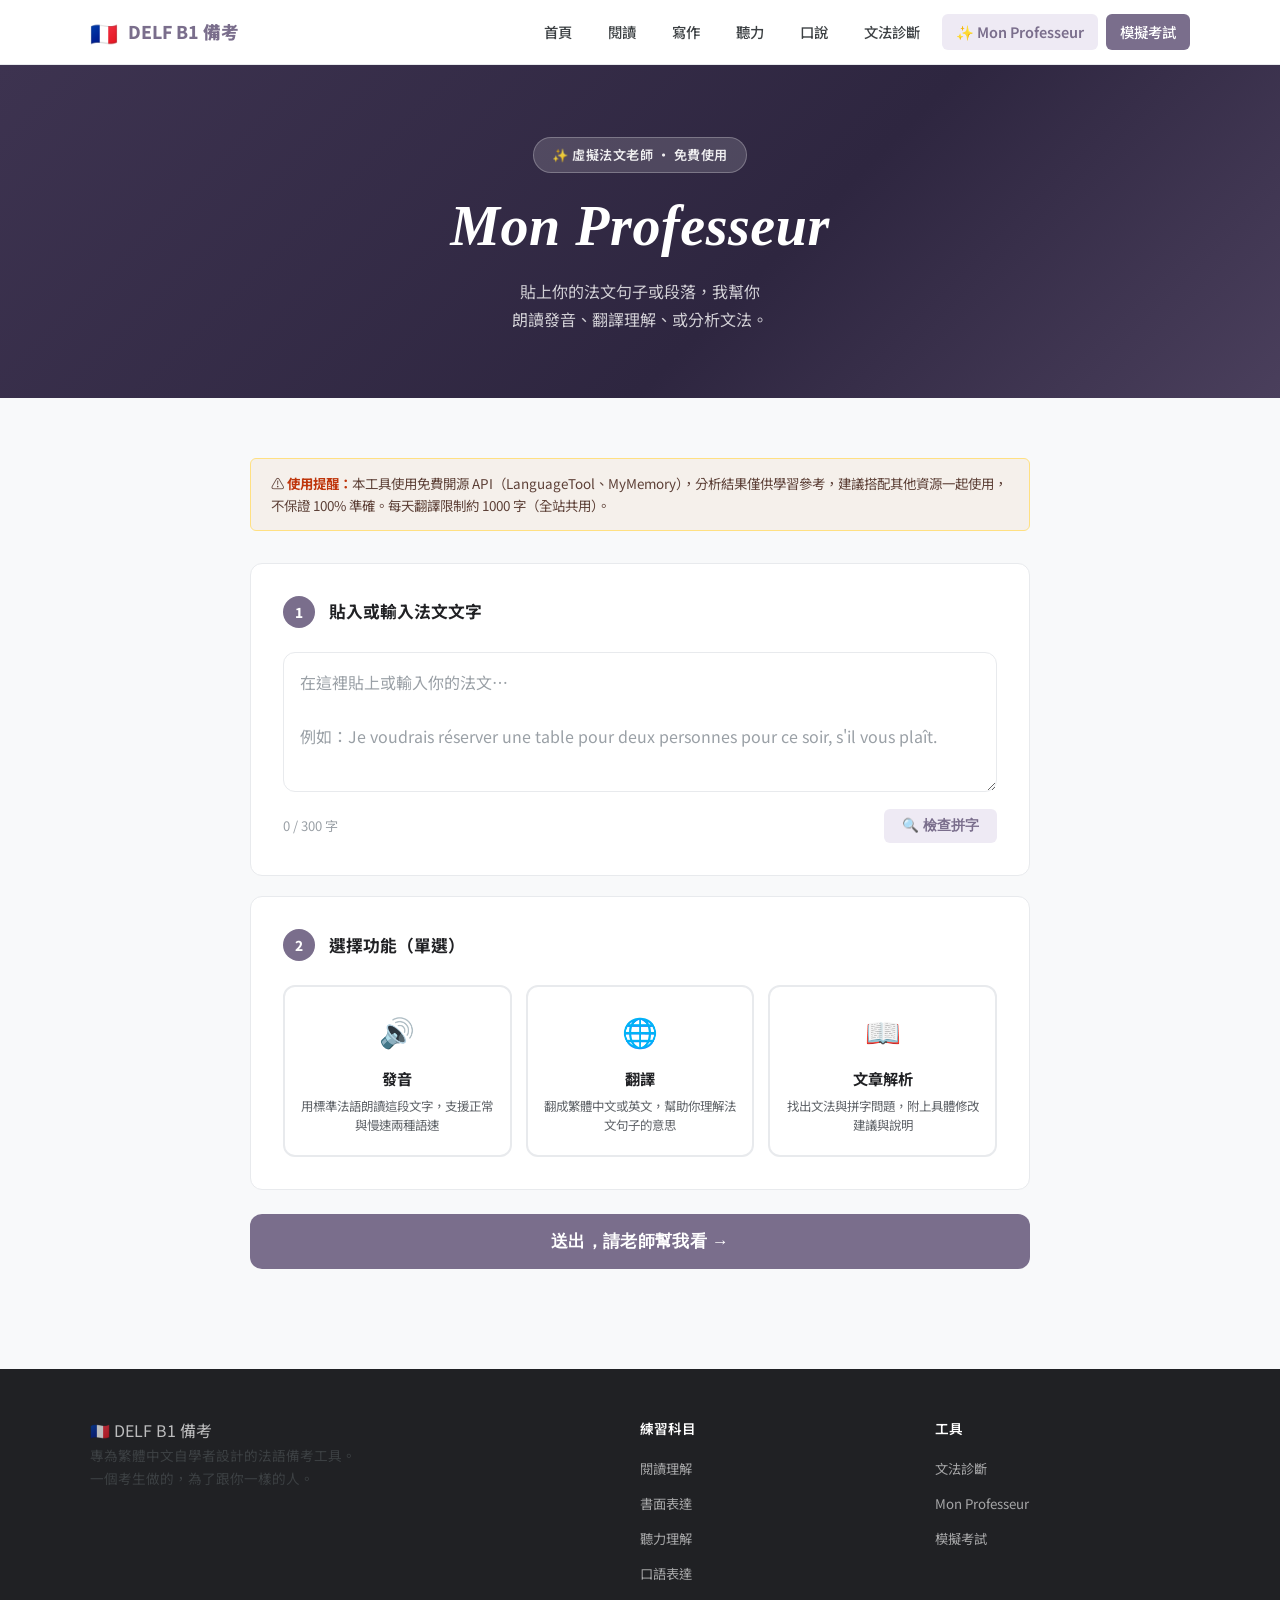
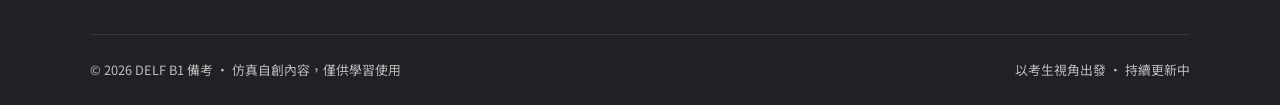
==== professeur.html @ 93b4f144 "Add files via upload" ====
<!DOCTYPE html>
<html lang="zh-TW">
<head>
  <meta charset="UTF-8" />
  <meta name="viewport" content="width=device-width, initial-scale=1.0" />
  <meta name="description" content="Mon Professeur — 你的免費法文虛擬老師。貼上法文文字，即時獲得發音、翻譯、文法解析與修改建議。" />
  <title>Mon Professeur · DELF B1 備考</title>
  <link rel="preconnect" href="https://fonts.googleapis.com" />
  <link rel="preconnect" href="https://fonts.gstatic.com" crossorigin />
  <link href="https://fonts.googleapis.com/css2?family=Noto+Sans+TC:wght@400;500;600;700;800&display=swap" rel="stylesheet" />
  <link rel="stylesheet" href="assets/css/style.css" />
  <link rel="stylesheet" href="assets/css/theme-lavender.css" />
  <style>
    /* ====== Mon Professeur 專用樣式 ====== */

    /* Hero */
    .prof-hero {
      background: linear-gradient(135deg, #3D3350 0%, #2E2640 60%, #4A3F5C 100%);
      padding: 72px 24px 64px;
      text-align: center;
      color: #fff;
    }
    .prof-badge {
      display: inline-block;
      background: rgba(255,255,255,0.15);
      border: 1px solid rgba(255,255,255,0.25);
      border-radius: 100px;
      padding: 6px 18px;
      font-size: 0.82rem;
      font-weight: 600;
      letter-spacing: 0.04em;
      margin-bottom: 20px;
      color: rgba(255,255,255,0.9);
    }
    .prof-hero h1 {
      font-family: Georgia, serif;
      font-size: clamp(2.2rem, 5vw, 3.5rem);
      color: #fff;
      margin-bottom: 16px;
      font-style: italic;
      letter-spacing: 0.01em;
    }
    .prof-hero p {
      color: rgba(255,255,255,0.78);
      font-size: 1rem;
      max-width: 500px;
      margin: 0 auto;
      line-height: 1.8;
    }

    /* Main layout */
    .prof-main {
      padding: 60px 24px 100px;
      background: var(--gray-50);
      min-height: 60vh;
    }
    .prof-inner {
      max-width: 780px;
      margin: 0 auto;
    }

    /* Step wrapper */
    .prof-step {
      background: var(--white);
      border: 1px solid var(--gray-200);
      border-radius: var(--radius-md);
      padding: 32px;
      margin-bottom: 20px;
    }
    .step-header {
      display: flex;
      align-items: center;
      gap: 14px;
      margin-bottom: 24px;
    }
    .step-num {
      width: 32px;
      height: 32px;
      border-radius: 50%;
      background: var(--blue);
      color: #fff;
      display: flex;
      align-items: center;
      justify-content: center;
      font-weight: 800;
      font-size: 0.85rem;
      flex-shrink: 0;
    }
    .step-header h3 {
      font-size: 1.05rem;
      font-weight: 700;
      margin: 0;
    }

    /* Textarea */
    .input-wrap {
      position: relative;
    }
    #frenchInput {
      width: 100%;
      min-height: 140px;
      padding: 16px;
      border: 1.5px solid var(--gray-200);
      border-radius: var(--radius-md);
      font-family: var(--font-main);
      font-size: 1rem;
      line-height: 1.7;
      color: var(--black);
      resize: vertical;
      transition: border-color var(--transition);
      background: var(--white);
    }
    #frenchInput:focus {
      outline: none;
      border-color: var(--blue);
    }
    #frenchInput::placeholder {
      color: var(--gray-400);
    }
    .input-footer {
      display: flex;
      justify-content: space-between;
      align-items: center;
      margin-top: 10px;
    }
    #charCount {
      font-size: 0.82rem;
      color: var(--gray-400);
    }
    #charCount.near-limit { color: var(--gold); }
    #charCount.at-limit   { color: var(--red); }
    .btn-spell {
      background: var(--blue-light);
      color: var(--blue);
      border: none;
      border-radius: var(--radius-sm);
      padding: 8px 18px;
      font-size: 0.85rem;
      font-weight: 600;
      cursor: pointer;
      transition: all var(--transition);
    }
    .btn-spell:hover { background: var(--blue); color: #fff; }
    .btn-spell:disabled { opacity: 0.5; cursor: not-allowed; }

    /* Spell results */
    .spell-results {
      margin-top: 16px;
      border-radius: var(--radius-sm);
      overflow: hidden;
    }
    .spell-ok {
      background: #EEF7EE;
      color: #2E7D32;
      padding: 12px 16px;
      border-radius: var(--radius-sm);
      font-size: 0.9rem;
      font-weight: 600;
    }
    .spell-warning-header {
      background: #FFF3E0;
      color: #E65100;
      padding: 10px 16px;
      font-size: 0.88rem;
      font-weight: 700;
      border-radius: var(--radius-sm) var(--radius-sm) 0 0;
    }
    .spell-item {
      background: #FFFBF5;
      border: 1px solid #FFE0B2;
      border-top: none;
      padding: 12px 16px;
      font-size: 0.88rem;
      line-height: 1.7;
    }
    .spell-item:last-of-type { border-radius: 0 0 var(--radius-sm) var(--radius-sm); }
    .spell-error { color: var(--red); font-weight: 700; }
    .spell-msg   { color: var(--gray-600); display: block; margin: 2px 0; }
    .spell-suggest { color: #2E7D32; font-weight: 600; display: block; }
    .spell-note {
      font-size: 0.8rem;
      color: var(--gray-400);
      margin-top: 8px;
      padding: 0 4px;
    }

    /* Function radio cards */
    .func-options {
      display: grid;
      grid-template-columns: repeat(3, 1fr);
      gap: 14px;
    }
    @media (max-width: 600px) {
      .func-options { grid-template-columns: 1fr; }
    }
    .func-option input[type="radio"] { display: none; }
    .func-card {
      border: 2px solid var(--gray-200);
      border-radius: var(--radius-md);
      padding: 20px 16px;
      cursor: pointer;
      transition: all var(--transition);
      text-align: center;
      user-select: none;
    }
    .func-card:hover {
      border-color: var(--blue);
      box-shadow: var(--shadow-sm);
    }
    .func-option input[type="radio"]:checked + .func-card {
      border-color: var(--blue);
      background: var(--blue-light);
    }
    .func-icon {
      font-size: 1.8rem;
      display: block;
      margin-bottom: 10px;
    }
    .func-card strong {
      display: block;
      font-size: 0.95rem;
      font-weight: 700;
      margin-bottom: 5px;
      color: var(--black);
    }
    .func-card p {
      font-size: 0.78rem;
      color: var(--gray-600);
      line-height: 1.5;
      margin: 0;
    }

    /* Translate language checkboxes */
    .translate-opts {
      margin-top: 18px;
      padding: 16px 20px;
      background: var(--blue-light);
      border-radius: var(--radius-sm);
      display: flex;
      gap: 24px;
      align-items: center;
      flex-wrap: wrap;
    }
    .translate-opts span {
      font-size: 0.88rem;
      font-weight: 600;
      color: var(--blue);
    }
    .translate-opts label {
      display: flex;
      align-items: center;
      gap: 8px;
      font-size: 0.9rem;
      font-weight: 500;
      cursor: pointer;
    }
    .translate-opts input[type="checkbox"] {
      width: 16px;
      height: 16px;
      accent-color: var(--blue);
    }

    /* Submit button */
    .btn-submit {
      width: 100%;
      padding: 16px;
      background: var(--blue);
      color: #fff;
      border: none;
      border-radius: var(--radius-md);
      font-size: 1.05rem;
      font-weight: 700;
      cursor: pointer;
      transition: all var(--transition);
      margin-top: 4px;
      letter-spacing: 0.02em;
    }
    .btn-submit:hover { background: var(--blue-mid); transform: translateY(-1px); box-shadow: var(--shadow-md); }
    .btn-submit:disabled { opacity: 0.5; cursor: not-allowed; transform: none; box-shadow: none; }

    /* Loading */
    .loading-state {
      text-align: center;
      padding: 40px;
      color: var(--gray-400);
      font-size: 0.95rem;
    }
    .loading-spinner {
      font-size: 2rem;
      animation: spin 1s linear infinite;
      display: block;
      margin-bottom: 12px;
    }
    @keyframes spin { from { transform: rotate(0deg); } to { transform: rotate(360deg); } }

    /* Results card */
    .result-card {
      background: var(--white);
      border: 1px solid var(--gray-200);
      border-radius: var(--radius-md);
      padding: 32px;
      margin-top: 20px;
    }
    .result-label {
      font-size: 0.78rem;
      font-weight: 700;
      letter-spacing: 0.08em;
      text-transform: uppercase;
      color: var(--blue);
      margin-bottom: 20px;
    }
    .result-original {
      background: var(--gray-50);
      border-left: 3px solid var(--blue);
      padding: 12px 16px;
      border-radius: 0 var(--radius-sm) var(--radius-sm) 0;
      font-size: 0.95rem;
      color: var(--gray-800);
      margin-bottom: 20px;
      line-height: 1.7;
    }

    /* Speak results */
    .speak-text {
      font-size: 1.1rem;
      color: var(--black);
      font-weight: 600;
      margin-bottom: 20px;
      padding: 16px;
      background: var(--blue-light);
      border-radius: var(--radius-sm);
      line-height: 1.7;
    }
    .speak-controls {
      display: flex;
      gap: 12px;
      flex-wrap: wrap;
      margin-bottom: 16px;
    }
    .speak-controls button {
      padding: 9px 20px;
      border: 1.5px solid var(--blue);
      border-radius: var(--radius-sm);
      background: var(--white);
      color: var(--blue);
      font-size: 0.88rem;
      font-weight: 600;
      cursor: pointer;
      transition: all var(--transition);
    }
    .speak-controls button:hover { background: var(--blue); color: #fff; }

    /* Translation results */
    .trans-block {
      border: 1px solid var(--gray-200);
      border-radius: var(--radius-sm);
      overflow: hidden;
      margin-bottom: 14px;
    }
    .trans-lang-header {
      background: var(--gray-50);
      padding: 8px 16px;
      font-size: 0.82rem;
      font-weight: 700;
      color: var(--gray-600);
      border-bottom: 1px solid var(--gray-200);
    }
    .trans-content {
      padding: 14px 16px;
      font-size: 1rem;
      color: var(--black);
      line-height: 1.75;
    }

    /* Analysis results */
    .stats-row {
      display: grid;
      grid-template-columns: repeat(4, 1fr);
      gap: 12px;
      margin-bottom: 28px;
    }
    @media (max-width: 500px) { .stats-row { grid-template-columns: repeat(2, 1fr); } }
    .stat-item {
      text-align: center;
      background: var(--gray-50);
      border-radius: var(--radius-sm);
      padding: 16px 8px;
    }
    .stat-num {
      display: block;
      font-size: 1.8rem;
      font-weight: 800;
      color: var(--blue);
      line-height: 1;
      margin-bottom: 6px;
    }
    .stat-label {
      font-size: 0.75rem;
      color: var(--gray-600);
      font-weight: 500;
    }
    .analyze-ok {
      background: #EEF7EE;
      color: #2E7D32;
      padding: 16px 20px;
      border-radius: var(--radius-sm);
      font-weight: 600;
      margin-bottom: 16px;
    }
    .issues-title {
      font-size: 0.95rem;
      font-weight: 700;
      color: var(--black);
      margin-bottom: 14px;
    }
    .issue-item {
      border: 1px solid var(--gray-200);
      border-radius: var(--radius-sm);
      padding: 16px;
      margin-bottom: 12px;
      background: var(--white);
    }
    .issue-header {
      display: flex;
      align-items: center;
      gap: 8px;
      margin-bottom: 8px;
    }
    .issue-type {
      font-size: 0.8rem;
      font-weight: 700;
      color: var(--gray-600);
      text-transform: uppercase;
      letter-spacing: 0.05em;
    }
    .issue-error {
      font-size: 0.9rem;
      margin-bottom: 5px;
    }
    .issue-error mark {
      background: #FFE0B2;
      color: #BF360C;
      padding: 1px 6px;
      border-radius: 3px;
    }
    .issue-msg {
      font-size: 0.88rem;
      color: var(--gray-600);
      margin-bottom: 6px;
      line-height: 1.6;
    }
    .issue-fix {
      font-size: 0.9rem;
      color: #2E7D32;
    }

    /* Shared note */
    .result-note {
      font-size: 0.8rem;
      color: var(--gray-400);
      margin-top: 20px;
      padding-top: 16px;
      border-top: 1px solid var(--gray-100);
    }

    /* Error state */
    .error-msg {
      color: var(--red);
      font-size: 0.9rem;
      padding: 12px 16px;
      background: var(--red-light);
      border-radius: var(--radius-sm);
    }

    /* Disclaimer banner */
    .disclaimer {
      max-width: 780px;
      margin: 0 auto 32px;
      background: var(--gold-light);
      border: 1px solid #FFE082;
      border-radius: var(--radius-sm);
      padding: 14px 20px;
      font-size: 0.84rem;
      color: #5D4037;
      line-height: 1.6;
    }
    .disclaimer strong { color: #BF360C; }
  </style>
</head>
<body>

  <!-- ===== NAVBAR ===== -->
  <nav class="navbar">
    <div class="navbar-inner">
      <a href="index.html" class="navbar-logo">
        <span class="flag">🇫🇷</span>
        <span>DELF B1 備考</span>
      </a>
      <button class="nav-toggle" onclick="toggleNav()" aria-label="選單">
        <span></span><span></span><span></span>
      </button>
      <div class="navbar-links" id="navLinks">
        <a href="index.html">首頁</a>
        <a href="levels/b1/reading.html">閱讀</a>
        <a href="levels/b1/writing.html">寫作</a>
        <a href="levels/b1/listening.html">聽力</a>
        <a href="levels/b1/speaking.html">口說</a>
        <a href="levels/b1/grammar.html">文法診斷</a>
        <a href="professeur.html" class="active navbar-cta-secondary">✨ Mon Professeur</a>
        <a href="levels/b1/mock-exam.html" class="navbar-cta">模擬考試</a>
      </div>
    </div>
  </nav>

  <!-- ===== HERO ===== -->
  <section class="prof-hero">
    <div class="container">
      <div class="prof-badge">✨ 虛擬法文老師 · 免費使用</div>
      <h1>Mon Professeur</h1>
      <p>貼上你的法文句子或段落，我幫你<br>朗讀發音、翻譯理解、或分析文法。</p>
    </div>
  </section>

  <!-- ===== MAIN TOOL ===== -->
  <section class="prof-main">
    <div class="prof-inner">

      <!-- Disclaimer -->
      <div class="disclaimer">
        ⚠️ <strong>使用提醒：</strong>本工具使用免費開源 API（LanguageTool、MyMemory），分析結果僅供學習參考，建議搭配其他資源一起使用，不保證 100% 準確。每天翻譯限制約 1000 字（全站共用）。
      </div>

      <!-- Step 1: Input -->
      <div class="prof-step">
        <div class="step-header">
          <span class="step-num">1</span>
          <h3>貼入或輸入法文文字</h3>
        </div>
        <div class="input-wrap">
          <textarea
            id="frenchInput"
            maxlength="300"
            placeholder="在這裡貼上或輸入你的法文…&#10;&#10;例如：Je voudrais réserver une table pour deux personnes pour ce soir, s'il vous plaît."
          ></textarea>
          <div class="input-footer">
            <span id="charCount">0 / 300 字</span>
            <button class="btn-spell" id="spellCheckBtn" onclick="checkSpelling()">🔍 檢查拼字</button>
          </div>
        </div>
        <div id="spellResults"></div>
      </div>

      <!-- Step 2: Choose function -->
      <div class="prof-step">
        <div class="step-header">
          <span class="step-num">2</span>
          <h3>選擇功能（單選）</h3>
        </div>
        <div class="func-options">

          <label class="func-option">
            <input type="radio" name="funcType" value="speak" onchange="onFuncChange()">
            <div class="func-card">
              <span class="func-icon">🔊</span>
              <strong>發音</strong>
              <p>用標準法語朗讀這段文字，支援正常與慢速兩種語速</p>
            </div>
          </label>

          <label class="func-option">
            <input type="radio" name="funcType" value="translate" onchange="onFuncChange()">
            <div class="func-card">
              <span class="func-icon">🌐</span>
              <strong>翻譯</strong>
              <p>翻成繁體中文或英文，幫助你理解法文句子的意思</p>
            </div>
          </label>

          <label class="func-option">
            <input type="radio" name="funcType" value="analyze" onchange="onFuncChange()">
            <div class="func-card">
              <span class="func-icon">📖</span>
              <strong>文章解析</strong>
              <p>找出文法與拼字問題，附上具體修改建議與說明</p>
            </div>
          </label>

        </div>

        <!-- Translation language options (shown only for 翻譯) -->
        <div class="translate-opts" id="translateOpts" style="display:none;">
          <span>翻譯成：</span>
          <label>
            <input type="checkbox" id="transChinese" checked>
            🇹🇼 繁體中文
          </label>
          <label>
            <input type="checkbox" id="transEnglish">
            🇬🇧 English
          </label>
        </div>
      </div>

      <!-- Step 3: Submit -->
      <button class="btn-submit" id="submitBtn" onclick="submitRequest()">
        送出，請老師幫我看 →
      </button>

      <!-- Results -->
      <div id="resultsArea"></div>

    </div>
  </section>

  <!-- ===== FOOTER ===== -->
  <footer class="footer">
    <div class="footer-inner">
      <div class="footer-brand">
        <div class="footer-logo">🇫🇷 DELF B1 備考</div>
        <p>專為繁體中文自學者設計的法語備考工具。<br>一個考生做的，為了跟你一樣的人。</p>
      </div>
      <div class="footer-col">
        <h4>練習科目</h4>
        <ul>
          <li><a href="levels/b1/reading.html">閱讀理解</a></li>
          <li><a href="levels/b1/writing.html">書面表達</a></li>
          <li><a href="levels/b1/listening.html">聽力理解</a></li>
          <li><a href="levels/b1/speaking.html">口語表達</a></li>
        </ul>
      </div>
      <div class="footer-col">
        <h4>工具</h4>
        <ul>
          <li><a href="levels/b1/grammar.html">文法診斷</a></li>
          <li><a href="professeur.html">Mon Professeur</a></li>
          <li><a href="levels/b1/mock-exam.html">模擬考試</a></li>
        </ul>
      </div>
    </div>
    <div class="footer-bottom">
      <span>© 2026 DELF B1 備考 · 仿真自創內容，僅供學習使用</span>
      <span>以考生視角出發 · 持續更新中</span>
    </div>
  </footer>

  <script>
    // ===== Nav toggle =====
    function toggleNav() {
      document.getElementById('navLinks').classList.toggle('open');
    }

    // ===== Char counter =====
    const inputEl = document.getElementById('frenchInput');
    const charCountEl = document.getElementById('charCount');

    inputEl.addEventListener('input', () => {
      const len = inputEl.value.length;
      charCountEl.textContent = `${len} / 300 字`;
      charCountEl.className = len >= 300 ? 'at-limit' : len >= 240 ? 'near-limit' : '';
    });

    // ===== Show/hide translate options =====
    function onFuncChange() {
      const val = document.querySelector('input[name="funcType"]:checked')?.value;
      document.getElementById('translateOpts').style.display = val === 'translate' ? 'flex' : 'none';
    }

    // ===== Spell Check =====
    async function checkSpelling() {
      const text = inputEl.value.trim();
      if (!text) {
        showAlert('請先在上方輸入法文文字。');
        return;
      }

      const btn = document.getElementById('spellCheckBtn');
      btn.textContent = '檢查中…';
      btn.disabled = true;

      try {
        const resp = await fetch('https://api.languagetool.org/v2/check', {
          method: 'POST',
          headers: { 'Content-Type': 'application/x-www-form-urlencoded' },
          body: new URLSearchParams({ text: text, language: 'fr' })
        });
        const data = await resp.json();
        renderSpellResults(data.matches, text);
      } catch (e) {
        document.getElementById('spellResults').innerHTML =
          '<p class="spell-note" style="color:var(--red)">⚠️ 拼字檢查暫時無法連線，請稍後再試。</p>';
      } finally {
        btn.textContent = '🔍 重新檢查';
        btn.disabled = false;
      }
    }

    function renderSpellResults(matches, text) {
      const container = document.getElementById('spellResults');
      if (matches.length === 0) {
        container.innerHTML = '<div class="spell-ok" style="margin-top:14px;">✅ 沒有發現拼字或文法問題，看起來不錯！</div>';
        return;
      }

      let html = `<div class="spell-warning-header" style="margin-top:14px;">⚠️ 發現 ${matches.length} 個可能的問題（僅提示，不影響送出）</div>`;
      matches.forEach(m => {
        const original = text.substr(m.offset, m.length);
        const suggestions = m.replacements.slice(0, 3).map(r => r.value).join('、');
        html += `<div class="spell-item">
          <span class="spell-error">"${escHtml(original)}"</span>
          <span class="spell-msg">${escHtml(m.message)}</span>
          ${suggestions ? `<span class="spell-suggest">✅ 建議改為：${escHtml(suggestions)}</span>` : ''}
        </div>`;
      });
      html += '<p class="spell-note">💡 以上為提示，你可以修改後再送出，或直接選功能送出。</p>';
      container.innerHTML = html;
    }

    // ===== Submit =====
    async function submitRequest() {
      const text = inputEl.value.trim();
      if (!text) { showAlert('請先在步驟 1 輸入法文文字。'); return; }

      const func = document.querySelector('input[name="funcType"]:checked')?.value;
      if (!func) { showAlert('請在步驟 2 選擇一個功能。'); return; }

      const resultsArea = document.getElementById('resultsArea');
      resultsArea.innerHTML = `
        <div class="result-card">
          <div class="loading-state">
            <span class="loading-spinner">⚙️</span>
            處理中，請稍候…
          </div>
        </div>`;

      const btn = document.getElementById('submitBtn');
      btn.disabled = true;

      try {
        if (func === 'speak')     { await doSpeak(text); }
        else if (func === 'translate') { await doTranslate(text); }
        else if (func === 'analyze')   { await doAnalyze(text); }
      } catch (e) {
        resultsArea.innerHTML = `<div class="result-card"><p class="error-msg">⚠️ 處理時發生錯誤，請稍後再試。</p></div>`;
      } finally {
        btn.disabled = false;
      }
    }

    // ===== 發音 =====
    function doSpeak(text) {
      const resultsArea = document.getElementById('resultsArea');

      if (!window.speechSynthesis) {
        resultsArea.innerHTML = `<div class="result-card"><p class="error-msg">⚠️ 你的瀏覽器不支援語音功能，建議使用 Chrome 或 Edge。</p></div>`;
        return;
      }

      window.speechSynthesis.cancel();
      speak(text, 0.85);

      resultsArea.innerHTML = `
        <div class="result-card">
          <div class="result-label">🔊 發音</div>
          <div class="speak-text">${escHtml(text)}</div>
          <div class="speak-controls">
            <button onclick="speak(${JSON.stringify(text)}, 0.85)">▶ 正常速度重播</button>
            <button onclick="speak(${JSON.stringify(text)}, 0.55)">🐢 慢速重播</button>
          </div>
          <p class="result-note">💡 法語發音由瀏覽器 Web Speech API 提供。建議使用 Chrome 或 Edge 以獲得最佳法語音質。</p>
        </div>`;
    }

    function speak(text, rate) {
      window.speechSynthesis.cancel();
      const u = new SpeechSynthesisUtterance(text);
      u.lang = 'fr-FR';
      u.rate = rate;
      u.pitch = 1;
      window.speechSynthesis.speak(u);
    }

    // ===== 翻譯 =====
    async function doTranslate(text) {
      const resultsArea = document.getElementById('resultsArea');
      const doChinese = document.getElementById('transChinese').checked;
      const doEnglish = document.getElementById('transEnglish').checked;

      if (!doChinese && !doEnglish) {
        resultsArea.innerHTML = `<div class="result-card"><p class="error-msg">請至少勾選一種翻譯語言（繁體中文 或 English）。</p></div>`;
        return;
      }

      let html = `<div class="result-card">
        <div class="result-label">🌐 翻譯</div>
        <div class="result-original"><strong>法文原文：</strong>${escHtml(text)}</div>`;

      if (doChinese) {
        try {
          const r = await fetch(`https://api.mymemory.translated.net/get?q=${encodeURIComponent(text)}&langpair=fr|zh-TW`);
          const d = await r.json();
          const translated = d.responseData?.translatedText || '（翻譯失敗）';
          html += `<div class="trans-block">
            <div class="trans-lang-header">🇹🇼 繁體中文</div>
            <div class="trans-content">${escHtml(translated)}</div>
          </div>`;
        } catch {
          html += `<div class="trans-block">
            <div class="trans-lang-header">🇹🇼 繁體中文</div>
            <div class="trans-content"><span style="color:var(--red)">翻譯失敗，請稍後再試。</span></div>
          </div>`;
        }
      }

      if (doEnglish) {
        try {
          const r = await fetch(`https://api.mymemory.translated.net/get?q=${encodeURIComponent(text)}&langpair=fr|en`);
          const d = await r.json();
          const translated = d.responseData?.translatedText || '（Translation failed）';
          html += `<div class="trans-block">
            <div class="trans-lang-header">🇬🇧 English</div>
            <div class="trans-content">${escHtml(translated)}</div>
          </div>`;
        } catch {
          html += `<div class="trans-block">
            <div class="trans-lang-header">🇬🇧 English</div>
            <div class="trans-content"><span style="color:var(--red)">Translation failed, please try again later.</span></div>
          </div>`;
        }
      }

      html += `<p class="result-note">💡 翻譯由 MyMemory API（開源翻譯引擎）提供，建議作為理解參考而非標準答案。法文免費使用量每日約 1000 字（全站共用）。</p></div>`;
      document.getElementById('resultsArea').innerHTML = html;
    }

    // ===== 文章解析 =====
    async function doAnalyze(text) {
      const resultsArea = document.getElementById('resultsArea');

      try {
        const resp = await fetch('https://api.languagetool.org/v2/check', {
          method: 'POST',
          headers: { 'Content-Type': 'application/x-www-form-urlencoded' },
          body: new URLSearchParams({ text: text, language: 'fr' })
        });
        const data = await resp.json();

        // Basic stats
        const words     = text.trim().split(/\s+/).filter(w => w).length;
        const sentences = text.split(/[.!?]+/).filter(s => s.trim()).length || 1;
        const avgLen    = (text.replace(/\s/g, '').length / words).toFixed(1);
        const issues    = data.matches.length;

        let html = `<div class="result-card">
          <div class="result-label">📖 文章解析報告</div>

          <div class="stats-row">
            <div class="stat-item">
              <span class="stat-num">${words}</span>
              <span class="stat-label">單字數</span>
            </div>
            <div class="stat-item">
              <span class="stat-num">${sentences}</span>
              <span class="stat-label">句子數</span>
            </div>
            <div class="stat-item">
              <span class="stat-num">${avgLen}</span>
              <span class="stat-label">平均字長</span>
            </div>
            <div class="stat-item">
              <span class="stat-num" style="color:${issues > 0 ? 'var(--red)' : '#2E7D32'}">${issues}</span>
              <span class="stat-label">發現問題</span>
            </div>
          </div>`;

        if (issues === 0) {
          html += `<div class="analyze-ok">✅ 沒有發現明顯的文法或拼字問題，這段文字寫得很好！</div>`;
        } else {
          html += `<div class="issues-title">📌 具體修改建議（共 ${issues} 項）</div>`;
          data.matches.forEach((m, i) => {
            const original    = text.substr(m.offset, m.length);
            const suggestions = m.replacements.slice(0, 3).map(r => r.value);
            let icon  = '📌';
            let label = '文法問題';
            if (m.rule.issueType === 'misspelling')  { icon = '❌'; label = '拼字錯誤'; }
            else if (m.rule.issueType === 'grammar')  { icon = '⚠️'; label = '文法錯誤'; }
            else if (m.rule.issueType === 'style')    { icon = '💡'; label = '風格建議'; }

            html += `<div class="issue-item">
              <div class="issue-header">
                <span>${icon}</span>
                <span class="issue-type">${label} ${i + 1}</span>
              </div>
              <div class="issue-error">原文：<mark>"${escHtml(original)}"</mark></div>
              <div class="issue-msg">${escHtml(m.message)}</div>
              ${suggestions.length > 0
                ? `<div class="issue-fix">✅ 建議改為：<strong>${escHtml(suggestions.join(' 或 '))}</strong></div>`
                : ''}
            </div>`;
          });
        }

        html += `<p class="result-note">💡 文法分析由 LanguageTool（開源法文文法引擎）提供。若希望更深入的解析，未來將推出進階版功能。</p></div>`;
        resultsArea.innerHTML = html;

      } catch (e) {
        resultsArea.innerHTML = `<div class="result-card"><p class="error-msg">⚠️ 文章解析暫時無法連線，請稍後再試。</p></div>`;
      }
    }

    // ===== Utilities =====
    function escHtml(str) {
      return String(str)
        .replace(/&/g, '&amp;')
        .replace(/</g, '&lt;')
        .replace(/>/g, '&gt;')
        .replace(/"/g, '&quot;');
    }

    function showAlert(msg) {
      // Simple inline alert style
      const a = document.createElement('div');
      a.style.cssText = 'position:fixed;top:80px;left:50%;transform:translateX(-50%);background:#3D3350;color:#fff;padding:12px 24px;border-radius:8px;font-size:0.9rem;font-weight:600;z-index:999;box-shadow:0 4px 20px rgba(0,0,0,0.2)';
      a.textContent = msg;
      document.body.appendChild(a);
      setTimeout(() => a.remove(), 3000);
    }
  </script>

</body>
</html>
---- assets/css/style.css ----
/* ============================================================
   DELF B1 學習網站 — 共用樣式系統
   Design System: Clean, Modern, French-inspired
   ============================================================ */

/* ---------- CSS Variables ---------- */
:root {
  --blue:        #003F88;
  --blue-mid:    #1565C0;
  --blue-light:  #E8F0FE;
  --red:         #C62828;
  --red-light:   #FFEBEE;
  --gold:        #F9A825;
  --gold-light:  #FFF8E1;
  --white:       #FFFFFF;
  --gray-50:     #F8F9FA;
  --gray-100:    #F1F3F4;
  --gray-200:    #E8EAED;
  --gray-400:    #9AA0A6;
  --gray-600:    #5F6368;
  --gray-800:    #3C4043;
  --black:       #202124;

  --font-main:   'Noto Sans TC', 'Segoe UI', sans-serif;
  --font-french: 'Georgia', 'Times New Roman', serif;

  --radius-sm:   6px;
  --radius-md:   12px;
  --radius-lg:   20px;
  --radius-xl:   32px;

  --shadow-sm:   0 1px 4px rgba(0,0,0,0.08);
  --shadow-md:   0 4px 16px rgba(0,0,0,0.10);
  --shadow-lg:   0 8px 32px rgba(0,0,0,0.12);

  --transition:  0.2s ease;
  --max-width:   1100px;
}

/* ---------- Reset ---------- */
*, *::before, *::after { box-sizing: border-box; margin: 0; padding: 0; }
html { scroll-behavior: smooth; font-size: 16px; }
body {
  font-family: var(--font-main);
  color: var(--black);
  background: var(--white);
  line-height: 1.7;
  -webkit-font-smoothing: antialiased;
}
a { color: inherit; text-decoration: none; }
img { max-width: 100%; display: block; }
ul { list-style: none; }

/* ---------- Typography ---------- */
h1 { font-size: clamp(2rem, 4vw, 3rem); font-weight: 800; line-height: 1.2; }
h2 { font-size: clamp(1.4rem, 3vw, 2rem); font-weight: 700; line-height: 1.3; }
h3 { font-size: 1.2rem; font-weight: 600; line-height: 1.4; }
h4 { font-size: 1rem; font-weight: 600; }
p  { color: var(--gray-800); }

/* ---------- Layout ---------- */
.container {
  max-width: var(--max-width);
  margin: 0 auto;
  padding: 0 24px;
}
.section { padding: 80px 0; }
.section-sm { padding: 48px 0; }

/* ---------- Navigation ---------- */
.navbar {
  position: sticky;
  top: 0;
  z-index: 100;
  background: rgba(255,255,255,0.95);
  backdrop-filter: blur(10px);
  border-bottom: 1px solid var(--gray-200);
  padding: 0 24px;
}
.navbar-inner {
  max-width: var(--max-width);
  margin: 0 auto;
  display: flex;
  align-items: center;
  justify-content: space-between;
  height: 64px;
}
.navbar-logo {
  display: flex;
  align-items: center;
  gap: 10px;
  font-weight: 800;
  font-size: 1.1rem;
  color: var(--blue);
}
.navbar-logo .flag { font-size: 1.4rem; }
.navbar-links {
  display: flex;
  align-items: center;
  gap: 8px;
}
.navbar-links a {
  padding: 6px 14px;
  border-radius: var(--radius-sm);
  font-size: 0.9rem;
  font-weight: 500;
  color: var(--gray-800);
  transition: background var(--transition), color var(--transition);
}
.navbar-links a:hover { background: var(--gray-100); color: var(--blue); }
.navbar-links a.active { background: var(--blue-light); color: var(--blue); font-weight: 600; }
.navbar-cta {
  background: var(--blue) !important;
  color: var(--white) !important;
  border-radius: var(--radius-sm) !important;
}
.navbar-cta:hover { background: var(--blue-mid) !important; }

/* Mobile nav toggle */
.nav-toggle { display: none; cursor: pointer; padding: 8px; border: none; background: none; }
.nav-toggle span {
  display: block; width: 22px; height: 2px;
  background: var(--gray-800); margin: 5px 0;
  transition: var(--transition);
}

/* ---------- Hero ---------- */
.hero {
  background: linear-gradient(135deg, var(--blue) 0%, #1a237e 60%, #0d47a1 100%);
  color: var(--white);
  padding: 100px 24px 80px;
  text-align: center;
  position: relative;
  overflow: hidden;
}
.hero::before {
  content: '';
  position: absolute;
  top: -50%;
  left: -50%;
  width: 200%;
  height: 200%;
  background: radial-gradient(circle at 60% 40%, rgba(255,255,255,0.06) 0%, transparent 50%);
  pointer-events: none;
}
.hero-badge {
  display: inline-block;
  background: rgba(255,255,255,0.15);
  border: 1px solid rgba(255,255,255,0.25);
  color: var(--white);
  padding: 4px 16px;
  border-radius: 100px;
  font-size: 0.82rem;
  font-weight: 600;
  letter-spacing: 0.5px;
  margin-bottom: 20px;
}
.hero h1 { color: var(--white); margin-bottom: 16px; }
.hero p {
  color: rgba(255,255,255,0.85);
  font-size: 1.15rem;
  max-width: 560px;
  margin: 0 auto 36px;
}
.hero-actions { display: flex; gap: 12px; justify-content: center; flex-wrap: wrap; }

/* ---------- Buttons ---------- */
.btn {
  display: inline-flex;
  align-items: center;
  gap: 8px;
  padding: 12px 28px;
  border-radius: var(--radius-sm);
  font-size: 0.95rem;
  font-weight: 600;
  cursor: pointer;
  border: 2px solid transparent;
  transition: all var(--transition);
}
.btn-primary {
  background: var(--white);
  color: var(--blue);
}
.btn-primary:hover { background: var(--blue-light); transform: translateY(-1px); box-shadow: var(--shadow-md); }
.btn-outline {
  background: transparent;
  border-color: rgba(255,255,255,0.5);
  color: var(--white);
}
.btn-outline:hover { background: rgba(255,255,255,0.1); border-color: var(--white); }
.btn-blue {
  background: var(--blue);
  color: var(--white);
}
.btn-blue:hover { background: var(--blue-mid); transform: translateY(-1px); box-shadow: var(--shadow-md); }
.btn-sm { padding: 8px 18px; font-size: 0.85rem; }

/* ---------- Exam Stats Bar ---------- */
.stats-bar {
  background: var(--white);
  border-bottom: 1px solid var(--gray-200);
  padding: 20px 24px;
}
.stats-bar-inner {
  max-width: var(--max-width);
  margin: 0 auto;
  display: flex;
  justify-content: center;
  gap: 48px;
  flex-wrap: wrap;
}
.stat-item { text-align: center; }
.stat-num {
  font-size: 1.5rem;
  font-weight: 800;
  color: var(--blue);
  display: block;
}
.stat-label { font-size: 0.78rem; color: var(--gray-600); font-weight: 500; }

/* ---------- Section Headers ---------- */
.section-header { text-align: center; margin-bottom: 48px; }
.section-tag {
  display: inline-block;
  background: var(--blue-light);
  color: var(--blue);
  padding: 4px 14px;
  border-radius: 100px;
  font-size: 0.78rem;
  font-weight: 700;
  letter-spacing: 0.5px;
  text-transform: uppercase;
  margin-bottom: 12px;
}
.section-tag.red { background: var(--red-light); color: var(--red); }
.section-tag.gold { background: var(--gold-light); color: #7B5E00; }
.section-header p { color: var(--gray-600); font-size: 1.05rem; max-width: 520px; margin: 12px auto 0; }

/* ---------- Module Cards ---------- */
.modules-grid {
  display: grid;
  grid-template-columns: repeat(auto-fit, minmax(240px, 1fr));
  gap: 20px;
}
.module-card {
  background: var(--white);
  border: 1px solid var(--gray-200);
  border-radius: var(--radius-md);
  padding: 28px 24px;
  transition: all var(--transition);
  position: relative;
  overflow: hidden;
}
.module-card::before {
  content: '';
  position: absolute;
  top: 0; left: 0; right: 0;
  height: 4px;
  background: var(--blue);
}
.module-card.red::before   { background: var(--red); }
.module-card.gold::before  { background: var(--gold); }
.module-card.green::before { background: #2E7D32; }
.module-card:hover {
  border-color: var(--blue);
  box-shadow: var(--shadow-md);
  transform: translateY(-3px);
}
.module-card.red:hover  { border-color: var(--red); }
.module-card.gold:hover { border-color: var(--gold); }
.module-card.green:hover{ border-color: #2E7D32; }
.module-icon {
  width: 48px; height: 48px;
  border-radius: var(--radius-sm);
  background: var(--blue-light);
  display: flex; align-items: center; justify-content: center;
  font-size: 1.4rem;
  margin-bottom: 16px;
}
.module-card.red   .module-icon { background: var(--red-light); }
.module-card.gold  .module-icon { background: var(--gold-light); }
.module-card.green .module-icon { background: #E8F5E9; }
.module-card h3 { margin-bottom: 6px; }
.module-card .fr-title { font-size: 0.82rem; color: var(--gray-400); margin-bottom: 10px; font-style: italic; }
.module-card p { font-size: 0.9rem; color: var(--gray-600); margin-bottom: 20px; }
.module-meta {
  display: flex;
  gap: 12px;
  flex-wrap: wrap;
  margin-bottom: 20px;
}
.meta-tag {
  font-size: 0.75rem;
  font-weight: 600;
  padding: 3px 10px;
  border-radius: 100px;
  background: var(--gray-100);
  color: var(--gray-600);
}
.meta-tag.score { background: var(--blue-light); color: var(--blue); }
.meta-tag.red   { background: var(--red-light);  color: var(--red); }
.meta-tag.gold  { background: var(--gold-light);  color: #7B5E00; }
.meta-tag.green { background: #E8F5E9; color: #2E7D32; }
.module-card a.card-link {
  display: inline-flex;
  align-items: center;
  gap: 6px;
  font-size: 0.88rem;
  font-weight: 600;
  color: var(--blue);
  transition: gap var(--transition);
}
.module-card.red   a.card-link { color: var(--red); }
.module-card.gold  a.card-link { color: #7B5E00; }
.module-card.green a.card-link { color: #2E7D32; }
.module-card a.card-link:hover { gap: 10px; }

/* ---------- Exam Format Section ---------- */
.exam-table-wrap { overflow-x: auto; }
.exam-table {
  width: 100%;
  border-collapse: collapse;
  font-size: 0.9rem;
}
.exam-table th {
  background: var(--blue);
  color: var(--white);
  padding: 12px 16px;
  text-align: left;
  font-weight: 600;
}
.exam-table td {
  padding: 12px 16px;
  border-bottom: 1px solid var(--gray-200);
  color: var(--gray-800);
}
.exam-table tr:nth-child(even) td { background: var(--gray-50); }
.exam-table tr:hover td { background: var(--blue-light); }
.score-badge {
  display: inline-block;
  background: var(--blue);
  color: var(--white);
  padding: 2px 10px;
  border-radius: 100px;
  font-size: 0.78rem;
  font-weight: 700;
}

/* ---------- Tips Section ---------- */
.tips-grid {
  display: grid;
  grid-template-columns: repeat(auto-fit, minmax(280px, 1fr));
  gap: 16px;
}
.tip-card {
  display: flex;
  gap: 16px;
  background: var(--white);
  border: 1px solid var(--gray-200);
  border-radius: var(--radius-md);
  padding: 20px;
  transition: box-shadow var(--transition);
}
.tip-card:hover { box-shadow: var(--shadow-md); }
.tip-num {
  width: 36px; height: 36px;
  border-radius: 50%;
  background: var(--blue);
  color: var(--white);
  font-weight: 800;
  font-size: 0.9rem;
  display: flex; align-items: center; justify-content: center;
  flex-shrink: 0;
}
.tip-card h4 { margin-bottom: 4px; }
.tip-card p  { font-size: 0.88rem; color: var(--gray-600); }

/* ---------- Progress Tracker ---------- */
.progress-section { background: var(--gray-50); }
.progress-cards {
  display: grid;
  grid-template-columns: repeat(auto-fit, minmax(200px, 1fr));
  gap: 16px;
  margin-bottom: 24px;
}
.progress-card {
  background: var(--white);
  border: 1px solid var(--gray-200);
  border-radius: var(--radius-md);
  padding: 20px;
  text-align: center;
}
.progress-label { font-size: 0.85rem; color: var(--gray-600); margin-bottom: 10px; font-weight: 500; }
.progress-bar-wrap {
  background: var(--gray-200);
  border-radius: 100px;
  height: 8px;
  margin-bottom: 8px;
  overflow: hidden;
}
.progress-bar-fill {
  height: 100%;
  border-radius: 100px;
  background: var(--blue);
  width: 0;
  transition: width 1s ease;
}
.progress-bar-fill.red   { background: var(--red); }
.progress-bar-fill.gold  { background: var(--gold); }
.progress-bar-fill.green { background: #2E7D32; }
.progress-pct { font-size: 0.8rem; color: var(--gray-400); font-weight: 600; }

/* ---------- Page Hero (inner pages) ---------- */
.page-hero {
  background: linear-gradient(135deg, var(--blue) 0%, #1a237e 100%);
  color: var(--white);
  padding: 60px 24px 48px;
}
.page-hero-inner {
  max-width: var(--max-width);
  margin: 0 auto;
}
.breadcrumb {
  display: flex;
  align-items: center;
  gap: 8px;
  font-size: 0.82rem;
  color: rgba(255,255,255,0.7);
  margin-bottom: 20px;
}
.breadcrumb a { color: rgba(255,255,255,0.7); transition: color var(--transition); }
.breadcrumb a:hover { color: var(--white); }
.breadcrumb .sep { color: rgba(255,255,255,0.4); }
.page-hero h1 { color: var(--white); margin-bottom: 12px; }
.page-hero .subtitle {
  color: rgba(255,255,255,0.85);
  font-size: 1.05rem;
  max-width: 580px;
}
.page-hero-meta {
  display: flex;
  gap: 24px;
  margin-top: 24px;
  flex-wrap: wrap;
}
.hero-meta-item {
  display: flex;
  align-items: center;
  gap: 8px;
  background: rgba(255,255,255,0.12);
  border: 1px solid rgba(255,255,255,0.2);
  padding: 8px 16px;
  border-radius: var(--radius-sm);
  font-size: 0.85rem;
  font-weight: 500;
}
.hero-meta-item .icon { font-size: 1rem; }

/* ---------- Content Layout (inner pages) ---------- */
.content-layout {
  display: grid;
  grid-template-columns: 1fr 280px;
  gap: 32px;
  align-items: start;
  max-width: var(--max-width);
  margin: 0 auto;
  padding: 48px 24px;
}
.content-main {}
.content-sidebar {}

/* ---------- Content Blocks ---------- */
.content-block {
  background: var(--white);
  border: 1px solid var(--gray-200);
  border-radius: var(--radius-md);
  padding: 28px;
  margin-bottom: 24px;
}
.block-header {
  display: flex;
  align-items: center;
  gap: 12px;
  margin-bottom: 20px;
  padding-bottom: 16px;
  border-bottom: 1px solid var(--gray-200);
}
.block-icon {
  width: 40px; height: 40px;
  border-radius: var(--radius-sm);
  background: var(--blue-light);
  display: flex; align-items: center; justify-content: center;
  font-size: 1.2rem;
  flex-shrink: 0;
}
.block-header h2 { font-size: 1.15rem; margin: 0; }
.block-header .subtitle { font-size: 0.82rem; color: var(--gray-400); }

/* ---------- Accordion (Exercise) ---------- */
.accordion-item {
  border: 1px solid var(--gray-200);
  border-radius: var(--radius-sm);
  margin-bottom: 10px;
  overflow: hidden;
}
.accordion-header {
  width: 100%;
  display: flex;
  align-items: center;
  justify-content: space-between;
  padding: 14px 18px;
  background: var(--gray-50);
  border: none;
  cursor: pointer;
  font-size: 0.92rem;
  font-weight: 600;
  color: var(--black);
  text-align: left;
  transition: background var(--transition);
}
.accordion-header:hover { background: var(--blue-light); color: var(--blue); }
.accordion-header.open { background: var(--blue); color: var(--white); }
.accordion-chevron { transition: transform var(--transition); font-size: 0.8rem; }
.accordion-header.open .accordion-chevron { transform: rotate(180deg); }
.accordion-body {
  display: none;
  padding: 18px;
  background: var(--white);
  border-top: 1px solid var(--gray-200);
  font-size: 0.9rem;
  line-height: 1.8;
}
.accordion-body.open { display: block; }

/* ---------- Exercise Cards ---------- */
.exercise-intro {
  background: var(--blue-light);
  border-left: 4px solid var(--blue);
  border-radius: 0 var(--radius-sm) var(--radius-sm) 0;
  padding: 16px 18px;
  margin-bottom: 20px;
  font-size: 0.9rem;
  color: var(--blue);
  font-style: italic;
}
.exercise-text {
  background: var(--gray-50);
  border: 1px solid var(--gray-200);
  border-radius: var(--radius-sm);
  padding: 20px;
  margin-bottom: 20px;
  font-size: 0.92rem;
  line-height: 1.9;
}
.exercise-text .text-title {
  font-weight: 700;
  font-size: 1rem;
  margin-bottom: 12px;
  color: var(--black);
}
.exercise-text .text-source {
  font-size: 0.78rem;
  color: var(--gray-400);
  text-align: right;
  margin-top: 12px;
  font-style: italic;
}
.question-block { margin-bottom: 22px; }
.question-num {
  font-size: 0.8rem;
  font-weight: 700;
  color: var(--blue);
  text-transform: uppercase;
  letter-spacing: 0.5px;
  margin-bottom: 6px;
}
.question-text { font-weight: 600; font-size: 0.95rem; margin-bottom: 12px; }
.options-list { display: flex; flex-direction: column; gap: 8px; }
.option-item {
  display: flex;
  align-items: center;
  gap: 10px;
  padding: 10px 14px;
  border: 1.5px solid var(--gray-200);
  border-radius: var(--radius-sm);
  cursor: pointer;
  font-size: 0.9rem;
  transition: all var(--transition);
  background: var(--white);
}
.option-item:hover { border-color: var(--blue); background: var(--blue-light); }
.option-item.selected { border-color: var(--blue); background: var(--blue-light); }
.option-item.correct { border-color: #2E7D32; background: #E8F5E9; color: #1B5E20; }
.option-item.wrong   { border-color: var(--red); background: var(--red-light); color: #7F0000; }
.option-letter {
  width: 26px; height: 26px;
  border-radius: 50%;
  background: var(--gray-200);
  color: var(--gray-600);
  font-size: 0.78rem;
  font-weight: 700;
  display: flex; align-items: center; justify-content: center;
  flex-shrink: 0;
}
.option-item.correct .option-letter { background: #2E7D32; color: var(--white); }
.option-item.wrong   .option-letter { background: var(--red);  color: var(--white); }

/* ---------- Answer Reveal ---------- */
.answer-box {
  display: none;
  background: #E8F5E9;
  border: 1px solid #A5D6A7;
  border-radius: var(--radius-sm);
  padding: 14px 18px;
  margin-top: 12px;
  font-size: 0.88rem;
}
.answer-box.show { display: block; }
.answer-box .answer-label {
  font-weight: 700;
  color: #2E7D32;
  margin-bottom: 4px;
  display: flex;
  align-items: center;
  gap: 6px;
}
.answer-box .explanation { color: var(--gray-800); }

/* ---------- Strategy Box ---------- */
.strategy-box {
  background: var(--gold-light);
  border: 1px solid #F9A825;
  border-radius: var(--radius-md);
  padding: 20px 24px;
  margin-bottom: 20px;
}
.strategy-box .strategy-title {
  display: flex;
  align-items: center;
  gap: 8px;
  font-weight: 700;
  font-size: 0.95rem;
  color: #5D4037;
  margin-bottom: 12px;
}
.strategy-list { list-style: none; }
.strategy-list li {
  display: flex;
  gap: 10px;
  font-size: 0.88rem;
  color: var(--gray-800);
  padding: 4px 0;
}
.strategy-list li::before { content: "✦"; color: var(--gold); flex-shrink: 0; margin-top: 2px; }

/* ---------- Sidebar Widgets ---------- */
.sidebar-widget {
  background: var(--white);
  border: 1px solid var(--gray-200);
  border-radius: var(--radius-md);
  padding: 20px;
  margin-bottom: 20px;
}
.widget-title {
  font-size: 0.85rem;
  font-weight: 700;
  text-transform: uppercase;
  letter-spacing: 0.5px;
  color: var(--gray-600);
  margin-bottom: 14px;
  padding-bottom: 10px;
  border-bottom: 1px solid var(--gray-200);
}
.nav-list { list-style: none; }
.nav-list li a {
  display: flex;
  align-items: center;
  gap: 8px;
  padding: 8px 10px;
  border-radius: var(--radius-sm);
  font-size: 0.88rem;
  color: var(--gray-800);
  transition: all var(--transition);
}
.nav-list li a:hover { background: var(--blue-light); color: var(--blue); }
.nav-list li a.current { background: var(--blue); color: var(--white); font-weight: 600; }
.score-summary { display: flex; flex-direction: column; gap: 10px; }
.score-row {
  display: flex;
  justify-content: space-between;
  align-items: center;
  font-size: 0.85rem;
}
.score-row .label { color: var(--gray-600); }
.score-row .value { font-weight: 700; color: var(--blue); }
.score-row .value.total {
  font-size: 1.1rem;
  background: var(--blue);
  color: var(--white);
  padding: 3px 12px;
  border-radius: 100px;
}

/* ---------- CTA Banner ---------- */
.cta-banner {
  background: linear-gradient(135deg, var(--blue), #1a237e);
  color: var(--white);
  text-align: center;
  padding: 80px 24px;
}
.cta-banner h2 { color: var(--white); margin-bottom: 12px; }
.cta-banner p  { color: rgba(255,255,255,0.85); font-size: 1.05rem; margin-bottom: 32px; }

/* ---------- Footer ---------- */
.footer {
  background: var(--black);
  color: rgba(255,255,255,0.7);
  padding: 48px 24px 24px;
}
.footer-inner {
  max-width: var(--max-width);
  margin: 0 auto;
  display: grid;
  grid-template-columns: 2fr 1fr 1fr;
  gap: 40px;
  margin-bottom: 40px;
}
.footer-brand .logo { color: var(--white); font-weight: 800; font-size: 1.1rem; margin-bottom: 10px; }
.footer-brand p { font-size: 0.85rem; line-height: 1.7; }
.footer-col h4 { color: var(--white); font-size: 0.85rem; margin-bottom: 14px; }
.footer-col ul { list-style: none; }
.footer-col ul li { margin-bottom: 8px; }
.footer-col ul li a { font-size: 0.83rem; color: rgba(255,255,255,0.6); transition: color var(--transition); }
.footer-col ul li a:hover { color: var(--white); }
.footer-bottom {
  max-width: var(--max-width);
  margin: 0 auto;
  padding-top: 24px;
  border-top: 1px solid rgba(255,255,255,0.1);
  display: flex;
  justify-content: space-between;
  align-items: center;
  font-size: 0.8rem;
  flex-wrap: wrap;
  gap: 8px;
}
.footer-bottom a { color: rgba(255,255,255,0.5); }
.footer-bottom a:hover { color: var(--white); }

/* ---------- Utility Classes ---------- */
.text-blue  { color: var(--blue); }
.text-red   { color: var(--red); }
.text-gold  { color: var(--gold); }
.text-gray  { color: var(--gray-600); }
.bg-gray    { background: var(--gray-50); }
.mt-8  { margin-top: 8px; }
.mt-16 { margin-top: 16px; }
.mt-24 { margin-top: 24px; }
.mb-8  { margin-bottom: 8px; }
.mb-16 { margin-bottom: 16px; }
.mb-24 { margin-bottom: 24px; }
.flex  { display: flex; }
.items-center { align-items: center; }
.gap-8  { gap: 8px; }
.gap-12 { gap: 12px; }
.font-bold { font-weight: 700; }

/* ---------- Responsive ---------- */
@media (max-width: 900px) {
  .content-layout {
    grid-template-columns: 1fr;
  }
  .content-sidebar { order: -1; }
  .footer-inner { grid-template-columns: 1fr 1fr; }
}
@media (max-width: 640px) {
  .navbar-links { display: none; }
  .nav-toggle { display: block; }
  .navbar-links.open {
    display: flex;
    flex-direction: column;
    position: absolute;
    top: 64px; left: 0; right: 0;
    background: var(--white);
    border-bottom: 1px solid var(--gray-200);
    padding: 12px 24px;
    gap: 4px;
    box-shadow: var(--shadow-md);
  }
  .hero { padding: 72px 20px 56px; }
  .stats-bar-inner { gap: 24px; }
  .section { padding: 56px 0; }
  .footer-inner { grid-template-columns: 1fr; gap: 24px; }
  .footer-bottom { flex-direction: column; text-align: center; }
}
---- assets/css/theme-lavender.css ----
/* ============================================================
   主題色：薰衣草灰 Muted Lavender (Option D)
   主色 #7A6E8C · 淺色 #EEEAF4 · 輔色 #8C7A6A（暖棕）
   ============================================================ */

:root {
  --blue:        #7A6E8C;
  --blue-mid:    #9080A0;
  --blue-light:  #EEEAF4;

  --gold:        #8C7A6A;
  --gold-light:  #F5F0EB;

  --red:         #A05060;
  --red-light:   #F9EEF1;
}

/* ---- Hero / CTA 漸層 ---- */
.hero {
  background: linear-gradient(135deg, #3D3350 0%, #2E2640 60%, #4A3F5C 100%);
}
.cta-banner {
  background: linear-gradient(135deg, #3D3350, #2E2640);
}

/* ---- Navbar ---- */
.navbar-links a.active     { background: #EEEAF4; color: #7A6E8C; }
.navbar-cta                { background: #7A6E8C !important; }
.navbar-cta:hover          { background: #9080A0 !important; }

/* ---- Module cards ---- */
.module-card::before       { background: #7A6E8C; }
.module-card:hover         { border-color: #7A6E8C; }
.module-card .module-icon  { background: #EEEAF4; }

/* ---- Score badge ---- */
.score-badge               { background: #7A6E8C; }

/* ---- Buttons ---- */
.btn-blue                  { background: #7A6E8C; }
.btn-blue:hover            { background: #9080A0; }
.btn-primary               { color: #3D3350; }

/* ---- Progress bars ---- */
.progress-bar-fill         { background: #7A6E8C; }

/* ---- Sidebar current link ---- */
.nav-list li a.current     { background: #7A6E8C; }

/* ---- Section tags ---- */
.section-tag               { background: #EEEAF4; color: #7A6E8C; }
.section-tag.gold          { background: #F5F0EB; color: #6B5A50; }

/* ---- Exam table ---- */
.exam-table th             { background: #4A3F5C; }
.exam-table tr:hover td    { background: #EEEAF4; }

/* ---- Tip numbers ---- */
.tip-num                   { background: #7A6E8C; }

/* ---- Strategy box ---- */
.strategy-box              { background: #F5F0EB; border-color: #8C7A6A; }
.strategy-box .strategy-title { color: #5C4A3A; }
.strategy-list li::before  { color: #8C7A6A; }

/* ---- Accordion ---- */
.accordion-header.open     { background: #7A6E8C; }

/* ---- Exercise intro ---- */
.exercise-intro            { background: #EEEAF4; border-left-color: #7A6E8C; color: #4A3F5C; }

/* ---- Meta tags ---- */
.meta-tag.score            { background: #EEEAF4; color: #7A6E8C; }
.module-card a.card-link   { color: #7A6E8C; }

/* ---- Page hero (inner pages) — 各模組頁頂部保持原色彩，只改默認色 ---- */
.page-hero                 { background: linear-gradient(135deg, #3D3350, #2E2640); }
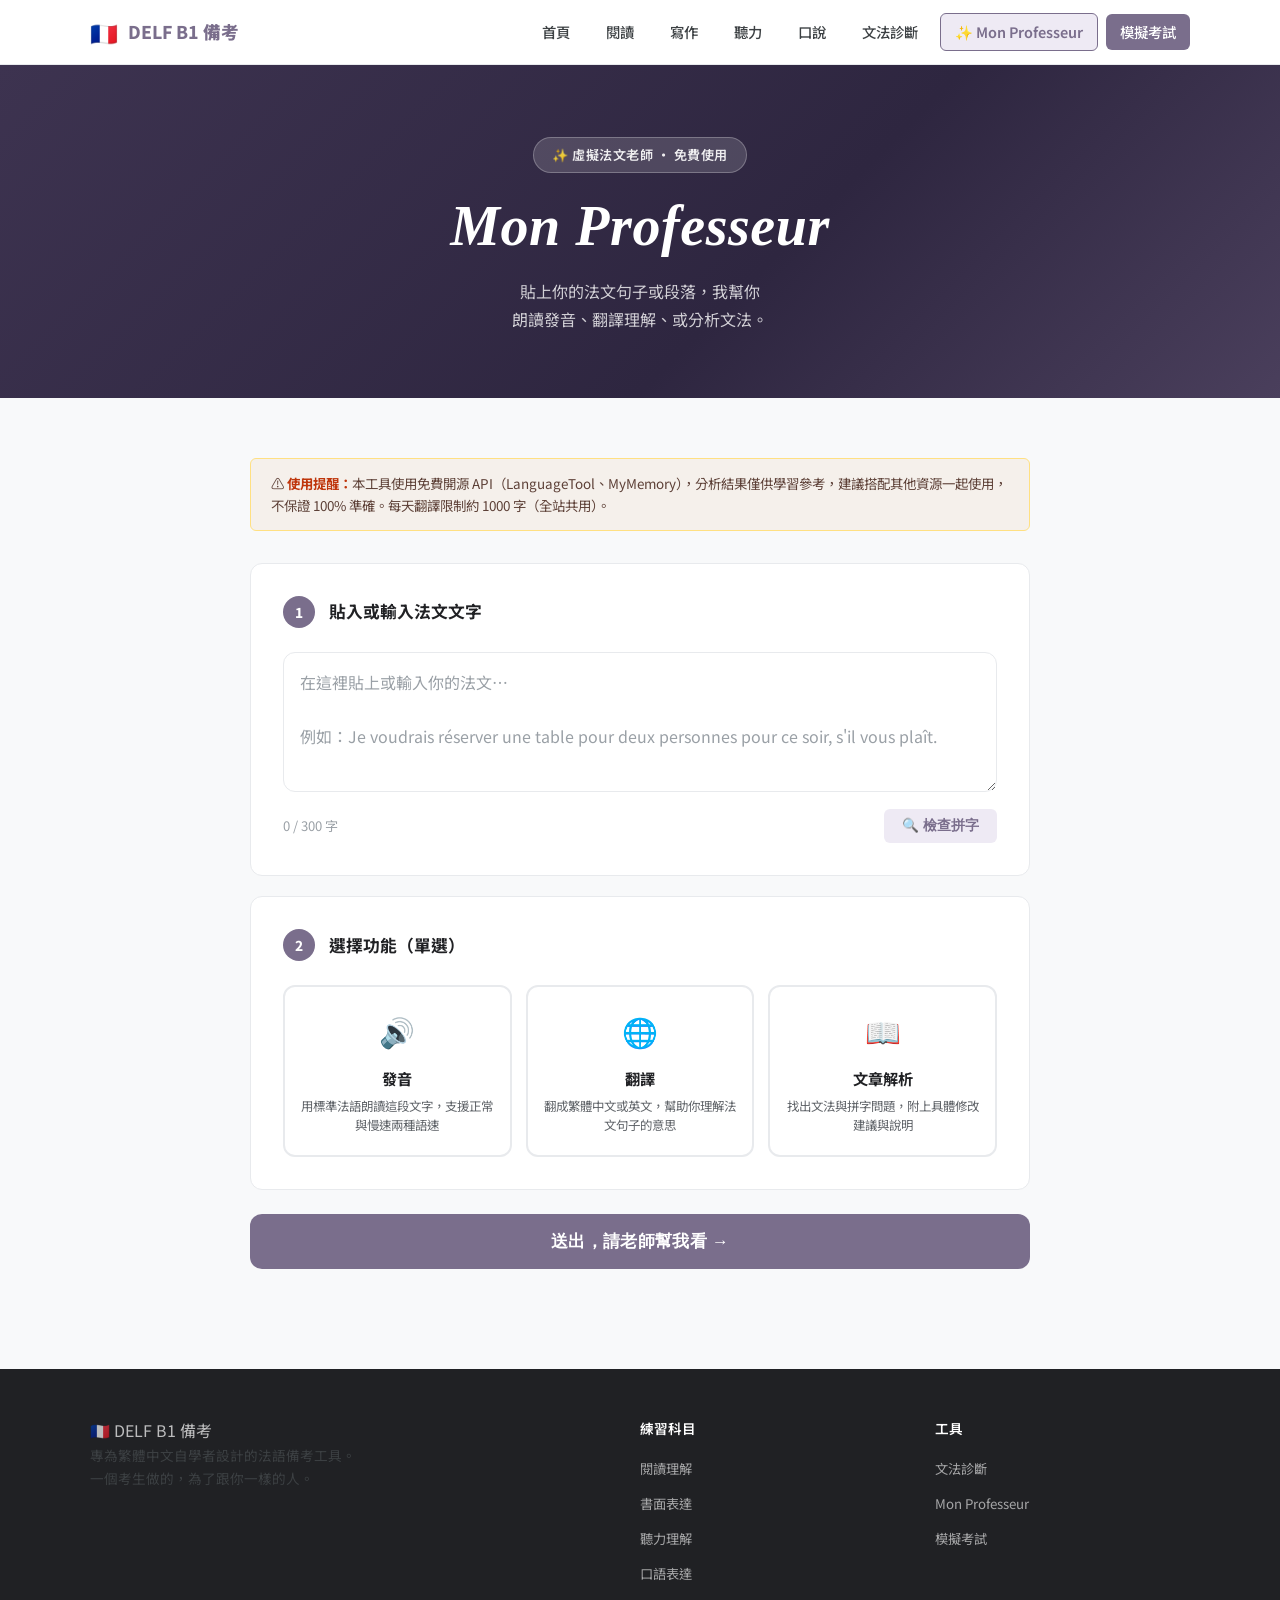
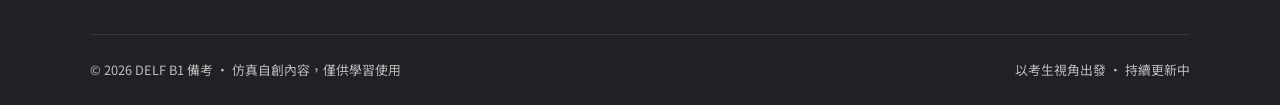
==== commit c4af1e4d: "增加個人化問卷" ====
--- a/professeur.html
+++ b/professeur.html
@@ -486,6 +486,15 @@
     }
     .disclaimer strong { color: #BF360C; }
   </style>
+
+  <!-- Google Analytics 4 — 換成你的 Measurement ID (G-2MVHK1R4G3) -->
+  <script async src="https://www.googletagmanager.com/gtag/js?id=G-2MVHK1R4G3"></script>
+  <script>
+    window.dataLayer = window.dataLayer || [];
+    function gtag(){dataLayer.push(arguments);}
+    gtag('js', new Date());
+    gtag('config', 'G-2MVHK1R4G3');
+  </script>
 </head>
 <body>
 
--- a/assets/css/theme-lavender.css
+++ b/assets/css/theme-lavender.css
@@ -24,9 +24,12 @@
 }
 
 /* ---- Navbar ---- */
-.navbar-links a.active     { background: #EEEAF4; color: #7A6E8C; }
-.navbar-cta                { background: #7A6E8C !important; }
-.navbar-cta:hover          { background: #9080A0 !important; }
+.navbar-links a.active         { background: #EEEAF4; color: #7A6E8C; }
+.navbar-cta                    { background: #7A6E8C !important; }
+.navbar-cta:hover              { background: #9080A0 !important; }
+.navbar-cta-secondary          { border: 1.5px solid #7A6E8C !important; color: #7A6E8C !important; background: transparent !important; border-radius: 6px; padding: 5px 14px; font-weight: 600; font-size: 0.85rem; }
+.navbar-cta-secondary:hover    { background: #EEEAF4 !important; }
+.navbar-cta-secondary.active   { background: #EEEAF4 !important; }
 
 /* ---- Module cards ---- */
 .module-card::before       { background: #7A6E8C; }
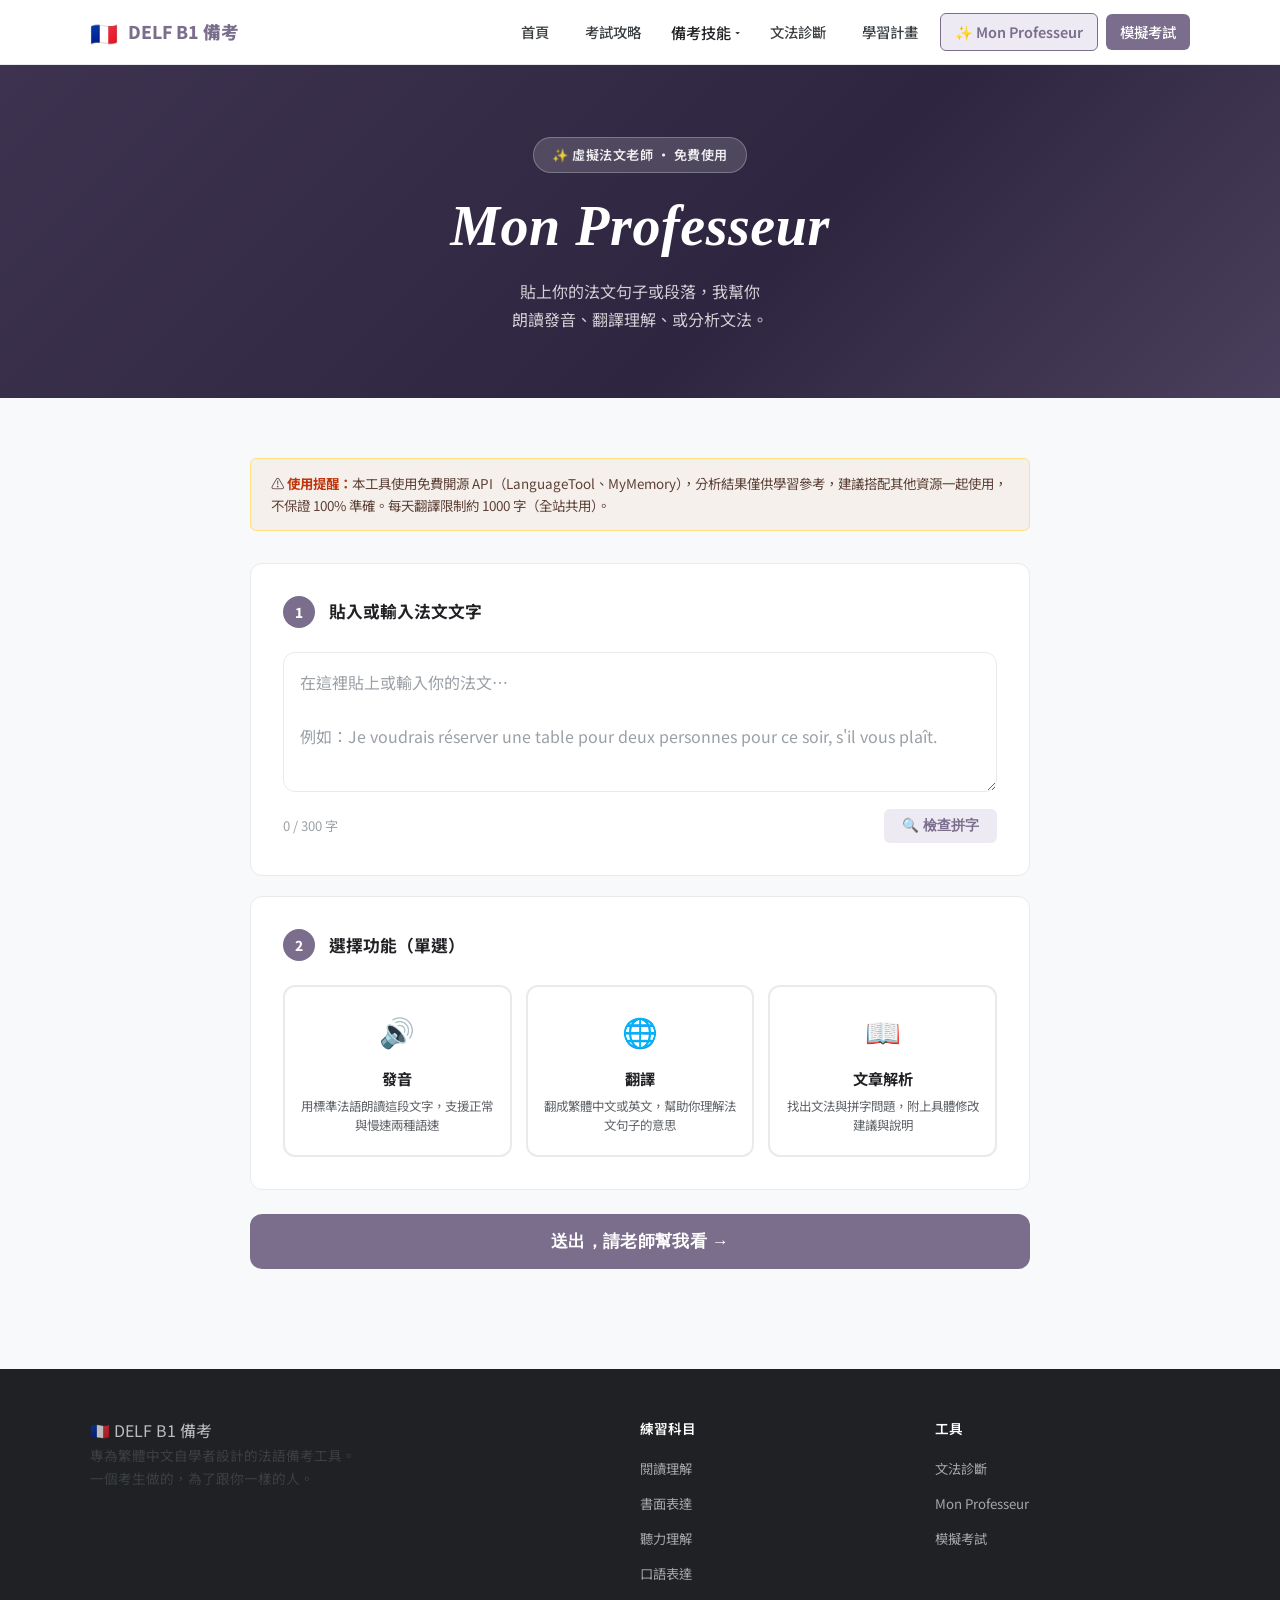
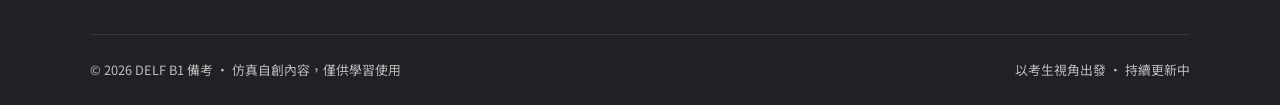
==== commit 98e34bfa: "feat: exam guide, study plan, navbar redesign - Add exam-guide.html: 考試攻略 (structure, strategies, tr" ====
--- a/professeur.html
+++ b/professeur.html
@@ -510,11 +510,18 @@
       </button>
       <div class="navbar-links" id="navLinks">
         <a href="index.html">首頁</a>
-        <a href="levels/b1/reading.html">閱讀</a>
-        <a href="levels/b1/writing.html">寫作</a>
-        <a href="levels/b1/listening.html">聽力</a>
-        <a href="levels/b1/speaking.html">口說</a>
+        <a href="exam-guide.html">考試攻略</a>
+        <div class="nav-dropdown">
+          <button class="nav-dropdown-toggle" onclick="toggleDropdown(this)">備考技能 <span class="nav-arrow">▾</span></button>
+          <div class="nav-dropdown-menu">
+            <a href="levels/b1/reading.html">📖 閱讀理解</a>
+            <a href="levels/b1/writing.html">✍️ 書面表達</a>
+            <a href="levels/b1/listening.html">🎧 聽力理解</a>
+            <a href="levels/b1/speaking.html">🗣️ 口語表達</a>
+          </div>
+        </div>
         <a href="levels/b1/grammar.html">文法診斷</a>
+        <a href="study-plan.html">學習計畫</a>
         <a href="professeur.html" class="active navbar-cta-secondary">✨ Mon Professeur</a>
         <a href="levels/b1/mock-exam.html" class="navbar-cta">模擬考試</a>
       </div>
@@ -657,6 +664,17 @@
     function toggleNav() {
       document.getElementById('navLinks').classList.toggle('open');
     }
+    function toggleDropdown(btn) {
+      const dd = btn.closest('.nav-dropdown');
+      const isOpen = dd.classList.contains('open');
+      document.querySelectorAll('.nav-dropdown.open').forEach(d => d.classList.remove('open'));
+      if (!isOpen) dd.classList.add('open');
+    }
+    document.addEventListener('click', function(e) {
+      if (!e.target.closest('.nav-dropdown')) {
+        document.querySelectorAll('.nav-dropdown.open').forEach(d => d.classList.remove('open'));
+      }
+    });
 
     // ===== Char counter =====
     const inputEl = document.getElementById('frenchInput');
--- a/assets/css/theme-lavender.css
+++ b/assets/css/theme-lavender.css
@@ -78,3 +78,49 @@
 
 /* ---- Page hero (inner pages) — 各模組頁頂部保持原色彩，只改默認色 ---- */
 .page-hero                 { background: linear-gradient(135deg, #3D3350, #2E2640); }
+
+/* ---- Dropdown navbar ---- */
+.nav-dropdown { position: relative; display: flex; align-items: center; }
+.nav-dropdown-toggle {
+  background: none; border: none; cursor: pointer;
+  font-family: inherit; font-size: 0.95rem; font-weight: 500;
+  color: var(--gray-700); padding: 4px 8px;
+  display: flex; align-items: center; gap: 4px;
+  border-radius: 6px; transition: color 0.15s, background 0.15s;
+}
+.nav-dropdown-toggle:hover { color: #7A6E8C; background: #EEEAF4; }
+.nav-dropdown-toggle.active { color: #7A6E8C; background: #EEEAF4; }
+.nav-arrow { font-size: 0.65rem; transition: transform 0.2s; display: inline-block; }
+.nav-dropdown:hover .nav-arrow,
+.nav-dropdown.open .nav-arrow { transform: rotate(180deg); }
+.nav-dropdown-menu {
+  display: none; position: absolute;
+  top: calc(100% + 10px); left: 50%;
+  transform: translateX(-50%);
+  background: white; border-radius: 10px;
+  box-shadow: 0 8px 32px rgba(0,0,0,0.14);
+  min-width: 160px; padding: 6px; z-index: 300;
+  border: 1px solid #f0f0f0;
+}
+.nav-dropdown:hover .nav-dropdown-menu,
+.nav-dropdown.open .nav-dropdown-menu { display: block; }
+.nav-dropdown-menu a {
+  display: block; padding: 8px 12px; border-radius: 6px;
+  font-size: 0.88rem; color: var(--gray-700) !important;
+  text-decoration: none; white-space: nowrap;
+  transition: background 0.15s; font-weight: 500;
+}
+.nav-dropdown-menu a:hover { background: #EEEAF4; color: #7A6E8C !important; }
+.nav-dropdown-menu a.active { background: #EEEAF4; color: #7A6E8C !important; font-weight: 600; }
+@media (max-width: 768px) {
+  .nav-dropdown { flex-direction: column; align-items: flex-start; width: 100%; }
+  .nav-dropdown-toggle { width: 100%; justify-content: space-between; padding: 10px 0; border-radius: 0; border-bottom: 1px solid #f0f0f0; }
+  .nav-dropdown-menu {
+    position: static; transform: none; box-shadow: none;
+    background: #f8f8fc; border-radius: 8px; border: none;
+    margin: 4px 0 8px 0; padding: 4px; min-width: 100%;
+    display: none;
+  }
+  .nav-dropdown.open .nav-dropdown-menu { display: block; }
+  .nav-dropdown-menu a { padding: 8px 16px; }
+}
